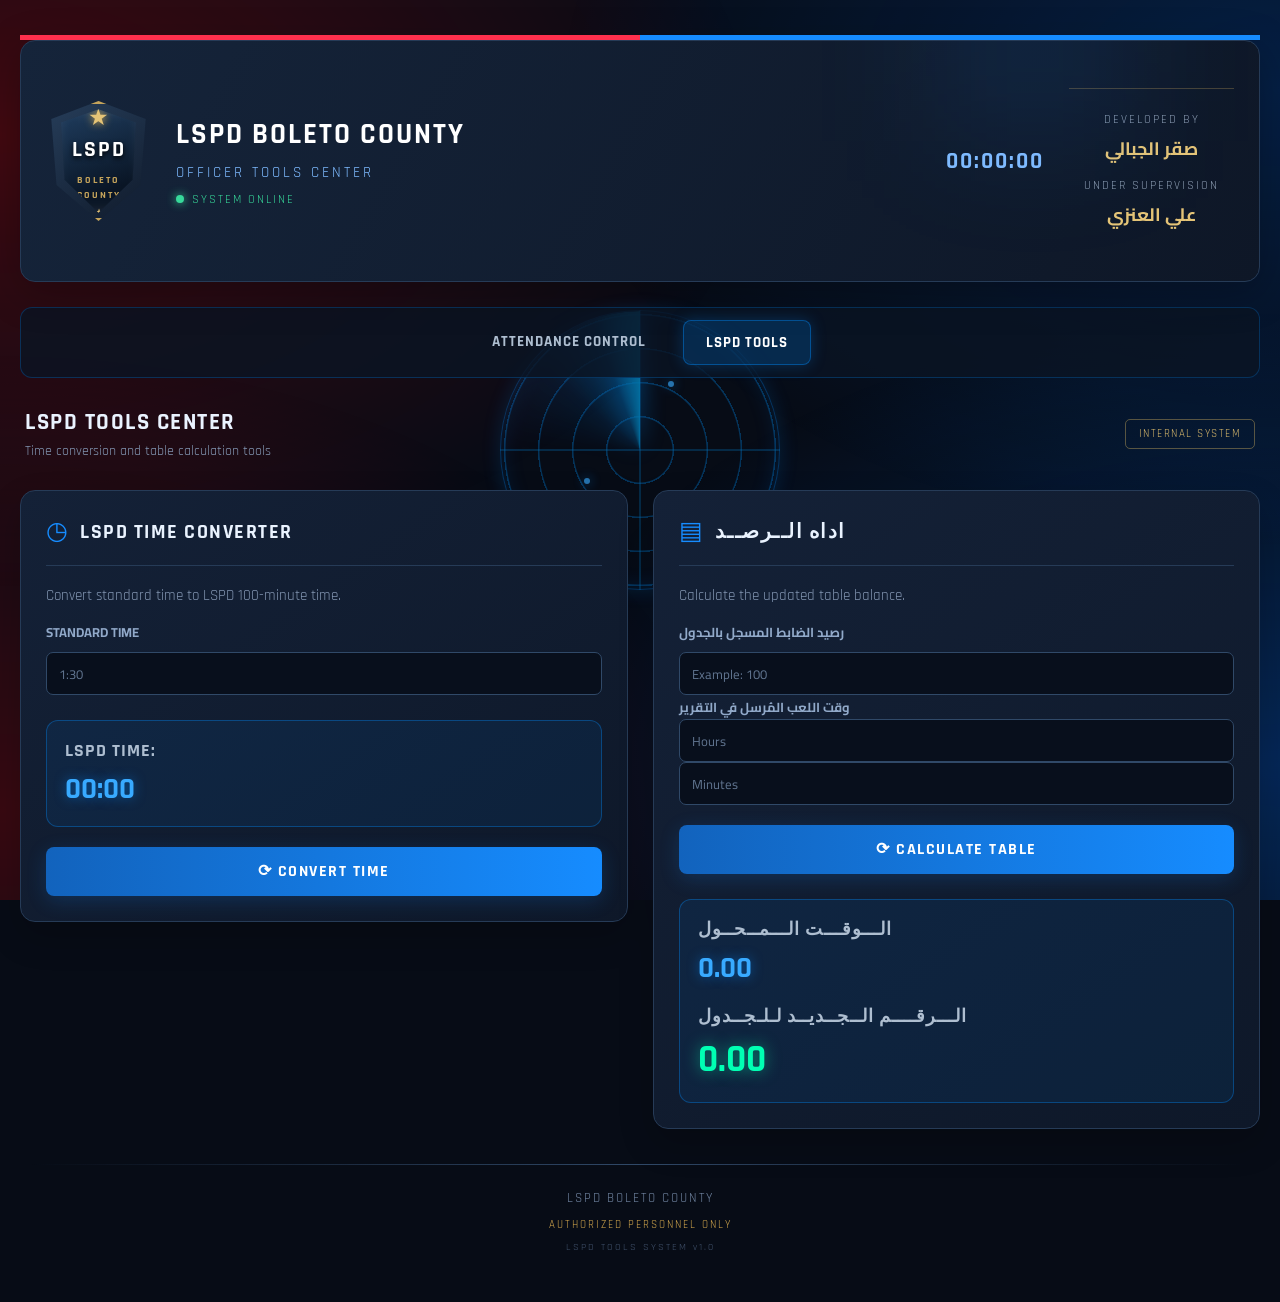
==== tools.html @ f31885af "Add files via upload" ====
<!DOCTYPE html>
<html lang="en" dir="ltr">
<head>
    <meta charset="UTF-8">
    <meta name="viewport" content="width=device-width, initial-scale=1.0">
    <title>LSPD | Tools Center</title>
    <link rel="stylesheet" href="style.css">
</head>
<body>

    <div class="lightbar">
        <div class="light red-light"></div>
        <div class="light blue-light"></div>
    </div>

    <div class="radar-effect">
        <div class="radar-circle">
            <div class="radar-sweep"></div>
            <div class="radar-dot dot-one"></div>
            <div class="radar-dot dot-two"></div>
            <div class="radar-dot dot-three"></div>
        </div>
    </div>

    <div class="container">

        <header class="header">

            <div class="badge-logo">
                <div class="badge-inner">
                    <span class="badge-star">★</span>
                    <strong>LSPD</strong>
                    <span class="badge-divider"></span>
                    <small>BOLETO</small>
                    <small>COUNTY</small>
                    <div class="badge-bottom">★ ★ ★</div>
                </div>
            </div>

            <div class="header-info">
                <h1>LSPD BOLETO COUNTY</h1>
                <p>OFFICER TOOLS CENTER</p>

                <div class="system-status">
                    <span class="online-dot"></span>
                    SYSTEM ONLINE
                </div>
            </div>

            <div class="clock" id="liveClock">00:00:00</div>

            <div class="developer-info">
                <p>DEVELOPED BY</p>
                <strong>صقر الجبالي</strong>
                <p>UNDER SUPERVISION</p>
                <strong>علي العنزي</strong>
            </div>

        </header>

        <nav class="page-navigation">
            <a href="index.html" class="nav-link">
                ATTENDANCE CONTROL
            </a>

            <a href="tools.html" class="nav-link active">
                LSPD TOOLS
            </a>
        </nav>

        <div class="welcome">
            <div>
                <h2>LSPD TOOLS CENTER</h2>
                <p>Time conversion and table calculation tools</p>
            </div>
            <div class="portal-tag">INTERNAL SYSTEM</div>
        </div>

        <main class="tools-dashboard">

            <!-- Time Converter -->
            <section class="panel time-converter-panel">

                <div class="panel-title">
                    <span class="title-icon">◷</span>
                    <h2>LSPD TIME CONVERTER</h2>
                </div>

                <p class="description">
                    Convert standard time to LSPD 100-minute time.
                </p>

                <div class="field">
                    <label>STANDARD TIME</label>
                    <input id="standardTime" type="text"
                        placeholder="1:30" dir="ltr">
                </div>

               <div class="table-result">
    <div class="result-row">
        <strong>LSPD TIME:</strong>
        <span id="lspdTime">00:00</span>
    </div>
</div>
                <button id="convertTimeBtn" class="primary-btn">
                    ⟳ CONVERT TIME
                </button>

            </section>

            <!-- Table Calculator -->
            <section class="panel table-calculator-panel">

                <div class="panel-title">
                    <span class="title-icon">▤</span>
                    <h2>اداه الــرصــد</h2>
                </div>

                <p class="description">
                    Calculate the updated table balance.
                </p>

                <div class="field">
                    <label>رصيد الضابط المسجل بالجدول</label>
                    <input id="currentTable" type="number"
                        step="any" placeholder="Example: 100">
                </div>

                <label>وقت اللعب المُرسل في التقرير</label>

                <div class="table-time-inputs">
                    <input id="playHours" type="number"
                        min="0" placeholder="Hours">

                    <input id="playMinutes" type="number"
                        min="0" max="59" placeholder="Minutes">
                </div>

                <button id="calculateTableBtn" class="primary-btn">
                    ⟳ CALCULATE TABLE
                </button>

                <div class="table-result">
                    <div class="result-row">
                        <strong>الـــوقـــت الـــمــحــول</strong>
                        <span id="convertedPlayTime">0.00</span>
                    </div>

                    <div class="result-row">
                        <strong>الـــرقــــم الــجــديــد لـلـجــدول</strong>
                        <span id="newTableNumber">0.00</span>
                    </div>
                </div>

            </section>

        </main>

        <footer>
            <div class="footer-line"></div>
            <p>LSPD BOLETO COUNTY</p>
            <span>AUTHORIZED PERSONNEL ONLY</span>
            <p class="footer-version">LSPD TOOLS SYSTEM v1.0</p>
        </footer>

    </div>

    <script src="tools.js"></script>
</body>
</html>
---- style.css ----
@import url('https://fonts.googleapis.com/css2?family=Rajdhani:wght@400;500;600;700&family=Cairo:wght@400;500;600;700&display=swap');

:root {
    --bg: #070c16;
    --panel: #111c2e;
    --blue: #168cff;
    --red: #ff304d;
    --text: #eaf3ff;
    --muted: #8295b1;
    --border: #263b57;
    --green: #37d99a;
}

* {
    margin: 0;
    padding: 0;
    box-sizing: border-box;
}

body {
    font-family: 'Rajdhani', sans-serif;
    background: var(--bg);
    color: var(--text);
    min-height: 100vh;
    padding: 35px 20px;
    overflow-x: hidden;
    position: relative;
isolation: isolate;
}

body::before {
    content: "";
    position: fixed;
    inset: 0;
    background:
        radial-gradient(ellipse at 10% 20%, #103d7130, transparent 40%),
        radial-gradient(ellipse at 90% 30%, #a3112a20, transparent 40%),
        linear-gradient(135deg, #080d18, #0c1423);
    z-index: 0;
}

body::after {
    content: "";
    position: fixed;
    inset: 0;
    background-image:
        linear-gradient(#ffffff05 1px, transparent 1px),
        linear-gradient(90deg, #ffffff05 1px, transparent 1px);
    background-size: 40px 40px;
    pointer-events: none;
    z-index: 0;
}

/* Emergency Lights */

.lightbar {
    position: fixed;
    top: 0;
    left: 0;
    width: 100%;
    height: 5px;
    display: flex;
    z-index: 100;
}

.light {
    width: 50%;
    height: 100%;
}

.red-light {
    background: var(--red);
    animation: redFlash 0.8s infinite alternate;
}

.blue-light {
    background: var(--blue);
    animation: blueFlash 0.8s infinite alternate;
}

@keyframes redFlash {
    0%, 100% {
        opacity: 1;
        box-shadow: 0 0 25px var(--red);
    }
    50% {
        opacity: 0.15;
        box-shadow: none;
    }
}

@keyframes blueFlash {
    0%, 100% {
        opacity: 0.15;
        box-shadow: none;
    }
    50% {
        opacity: 1;
        box-shadow: 0 0 25px var(--blue);
    }
}

/* Container */

.container {
    max-width: 1250px;
    margin: auto;
}

/* Header */

.header {
    display: flex;
    align-items: center;
    gap: 25px;
    padding: 25px;
    background: linear-gradient(120deg, #15243a, #0e1727);
    border: 1px solid var(--border);
    border-radius: 15px;
    margin-bottom: 25px;
    position: relative;
    overflow: hidden;
    box-shadow: 0 10px 40px #00000040;
}

.header::after {
    content: "";
    position: absolute;
    width: 200px;
    height: 200px;
    background: #168cff18;
    filter: blur(60px);
    right: 10%;
    top: -100px;
    pointer-events: none;
}


.badge-logo {
    width: 95px;
    height: 110px;
    position: relative;
    flex-shrink: 0;
    display: flex;
    justify-content: center;
    align-items: center;
    background: linear-gradient(145deg, #d8e0e9, #53677e 35%, #172b45 70%, #080f1c);
    clip-path: polygon(50% 0%, 94% 13%, 91% 68%, 50% 100%, 9% 68%, 6% 13%);
    filter: drop-shadow(0 5px 8px rgba(0,0,0,.6));
}

.badge-inner {
    width: 86%;
    height: 91%;
    clip-path: polygon(50% 0%, 94% 13%, 90% 68%, 50% 100%, 10% 68%, 6% 13%);
    background: linear-gradient(160deg, #203e60, #091525 75%);
    display: flex;
    flex-direction: column;
    align-items: center;
    justify-content: center;
    gap: 3px;
    box-shadow: inset 0 0 15px rgba(255,255,255,.15);
}

.badge-star {
    color: #f2cc73;
    font-size: 19px;
    text-shadow: 0 0 8px #e3b44d;
}

.badge-inner strong {
    color: #fff;
    font-size: 23px;
    letter-spacing: 2px;
    text-shadow: 0 2px 5px #000;
}

.badge-divider {
    width: 65%;
    height: 2px;
    background: linear-gradient(90deg, #e33d46, #fff, #398de5);
    margin: 2px 0;
}

.badge-inner small {
    color: #dce7f5;
    font-size: 9px;
    letter-spacing: 2px;
    font-weight: bold;
}

.badge-bottom {
    color: #e5c477;
    font-size: 9px;
    margin-top: 3px;
}


.badge-logo span {
    color: #f4ce73;
    font-size: 20px;
}

.badge-logo strong {
    font-size: 22px;
    letter-spacing: 2px;
}

.badge-logo small {
    font-size: 9px;
    letter-spacing: 1px;
}

.header-info {
    flex: 1;
    position: relative;
    z-index: 1;
}

.header-info h1 {
    font-size: clamp(18px, 3vw, 29px);
    letter-spacing: 2px;
    color: white;
}

.header-info p {
    color: #7ebaff;
    font-size: 15px;
    letter-spacing: 3px;
    margin-top: 5px;
}

.system-status {
    display: inline-flex;
    align-items: center;
    gap: 8px;
    margin-top: 12px;
    font-size: 12px;
    color: var(--green);
    letter-spacing: 2px;
}

.online-dot {
    width: 8px;
    height: 8px;
    background: var(--green);
    border-radius: 50%;
    box-shadow: 0 0 10px var(--green);
    animation: pulse 1.5s infinite;
}

@keyframes pulse {
    50% {
        opacity: 0.3;
        transform: scale(0.7);
    }
}

.clock {
    font-size: 23px;
    color: #7ebaff;
    font-weight: 700;
    letter-spacing: 2px;
    z-index: 1;
}

/* Welcome */

.welcome {
    display: flex;
    justify-content: space-between;
    align-items: center;
    margin-bottom: 25px;
    padding: 5px 5px;
}

.welcome h2 {
    font-size: 23px;
    letter-spacing: 1.5px;
}

.welcome p {
    color: var(--muted);
    font-size: 14px;
    margin-top: 5px;
}

.portal-tag {
    border: 1px solid #c5a65b70;
    color: #d9b96b;
    padding: 7px 13px;
    border-radius: 5px;
    font-size: 11px;
    letter-spacing: 1.5px;
}

/* Dashboard */

.dashboard {
    display: grid;
    grid-template-columns: 1fr 1.2fr;
    gap: 25px;
}

.panel {
    background: linear-gradient(145deg, #142137, #0e1829);
    border: 1px solid var(--border);
    border-radius: 15px;
    padding: 25px;
    box-shadow: 0 15px 35px #00000030;
    transition: 0.3s ease;
}

.panel:hover {
    border-color: #2878c8;
    box-shadow: 0 0 25px #168cff15;
}

.panel-title {
    display: flex;
    align-items: center;
    gap: 12px;
    border-bottom: 1px solid var(--border);
    padding-bottom: 17px;
    margin-bottom: 20px;
}

.panel-title h2 {
    font-size: 20px;
    letter-spacing: 1.5px;
}

.title-icon {
    color: var(--blue);
    font-size: 25px;
}

.description {
    color: var(--muted);
    margin-bottom: 15px;
    font-size: 15px;
}

/* Input Area */

textarea {
    width: 100%;
    height: 260px;
    resize: vertical;
    background: #080f1c;
    border: 1px solid #304968;
    border-radius: 10px;
    padding: 17px;
    color: white;
    font-family: 'Cairo', sans-serif;
    font-size: 14px;
    line-height: 1.8;
    outline: none;
    transition: 0.3s;
    margin-top: 8px;
}

textarea:focus,
input:focus {
    border-color: var(--blue);
    box-shadow: 0 0 15px #168cff20;
}

textarea::placeholder,
input::placeholder {
    color: #60748f;
}

.link-label {
    display: block;
    margin-top: 18px;
}

.link-input {
    margin-top: 8px;
}

/* Report Fields */

.report-fields {
    display: grid;
    grid-template-columns: 1fr 1fr;
    gap: 17px;
}

.field {
    display: flex;
    flex-direction: column;
    gap: 8px;
}

.full-width {
    grid-column: 1 / -1;
}

label {
    color: #91a9c9;
    font-family: 'Cairo', sans-serif;
    font-size: 13px;
    font-weight: 700;
}

input {
    width: 100%;
    height: 43px;
    background: #080f1c;
    border: 1px solid #304968;
    border-radius: 7px;
    padding: 0 12px;
    color: white;
    font-family: 'Cairo', sans-serif;
    font-size: 13px;
    outline: none;
    transition: 0.3s;
}

input::placeholder {
    font-family: 'Cairo', sans-serif;
}

/* Buttons */

button {
    width: 100%;
    padding: 14px;
    border: none;
    border-radius: 8px;
    color: white;
    font-family: 'Rajdhani', sans-serif;
    font-size: 16px;
    font-weight: 700;
    letter-spacing: 1.5px;
    cursor: pointer;
    transition: 0.3s;
}

.primary-btn {
    margin-top: 20px;
    background: linear-gradient(90deg, #1263bd, #168cff);
    box-shadow: 0 5px 20px #168cff30;
}

.primary-btn:hover {
    transform: translateY(-2px);
    box-shadow: 0 5px 25px #168cff70;
}

.copy-btn {
    background: linear-gradient(90deg, #087a67, #0ba889);
}

.copy-btn:hover {
    transform: translateY(-2px);
    box-shadow: 0 5px 20px #0ba88950;
}

.clear-btn {
    background: #27364c;
    border: 1px solid #40536e;
}

.clear-btn:hover {
    background: #354967;
}

.report-actions {
    display: grid;
    grid-template-columns: 1fr 0.55fr;
    gap: 12px;
    margin-top: 20px;
}

/* Status */

.message-status {
    display: flex;
    justify-content: center;
    align-items: center;
    gap: 9px;
    margin-top: 17px;
    padding: 12px;
    border-radius: 7px;
    background: #080f1c;
    color: #8295b1;
    border: 1px solid #263b57;
    font-size: 12px;
    text-align: center;
    letter-spacing: 1.5px;
}

.status-dot {
    width: 7px;
    height: 7px;
    border-radius: 50%;
    background: #8295b1;
}

.message-status.success {
    color: var(--green);
    border-color: #37d99a55;
}

.message-status.success .status-dot {
    background: var(--green);
    box-shadow: 0 0 8px var(--green);
}

.message-status.error {
    color: #ff7185;
    border-color: #ff304d55;
}

.message-status.error .status-dot {
    background: var(--red);
}

/* Footer */

footer {
    text-align: center;
    padding: 35px 10px 10px;
    color: #7286a3;
    font-size: 13px;
    letter-spacing: 2px;
    line-height: 2;
}

.footer-line {
    height: 1px;
    background: linear-gradient(90deg, transparent, #304968, transparent);
    margin-bottom: 20px;
}

footer span {
    color: #d5a84d;
    font-size: 11px;
}

.footer-version {
    color: #42536d;
    font-size: 10px;
}

/* Responsive */

@media (max-width: 850px) {
    .dashboard {
        grid-template-columns: 1fr;
    }

    .header {
        flex-wrap: wrap;
    }

    .clock {
        width: 100%;
        text-align: center;
    }
}

@media (max-width: 480px) {
    body {
        padding: 25px 12px;
    }

    .report-fields {
        grid-template-columns: 1fr;
    }

    .full-width {
        grid-column: auto;
    }

    .header-info h1 {
        font-size: 17px;
    }

    .panel {
        padding: 17px;
    }

    .welcome {
        align-items: flex-start;
        gap: 12px;
        flex-direction: column;
    }

    .report-actions {
        grid-template-columns: 1fr;
    }
}

/* Updated Police Identity */

.badge-logo {
    width: 105px;
    height: 120px;
    background: linear-gradient(145deg, #263d59, #101b2c);
    border: 3px solid #c5a45b;
    clip-path: polygon(50% 0%, 95% 15%, 90% 70%, 50% 100%, 10% 70%, 5% 15%);
    display: flex;
    flex-direction: column;
    align-items: center;
    justify-content: center;
    gap: 5px;
    box-shadow: 0 0 20px rgba(197,164,91,0.2);
}

.badge-logo span {
    color: #e5c477;
    font-size: 23px;
}

.badge-logo strong {
    color: white;
    font-size: 22px;
    letter-spacing: 2px;
}

.badge-logo small {
    color: #c5a45b;
    font-size: 10px;
    letter-spacing: 2px;
}

.header-info h1 {
    letter-spacing: 2px;
}


.developer-info {
    margin: 22px auto 10px;
    padding: 15px;
    border-top: 1px solid rgba(197,164,91,0.3);
    display: flex;
    flex-direction: column;
    align-items: center;
    gap: 5px;
}

.developer-info p {
    color: #8b9bb0;
    font-size: 12px;
    letter-spacing: 2px;
    margin: 8px 0 0;
}

.developer-info strong {
    color: #e5c477;
    font-family: 'Cairo', sans-serif;
    font-size: 18px;
    display: block;
}
/* Header spacing adjustment */

.header-info {
    display: flex;
    flex-direction: column;
    gap: 5px;
}

.header-info h1,
.header-info p {
    margin-bottom: 0;
}

.header-info .developer-info {
    margin: 8px 0;
    padding: 0;
    border: none;
    gap: 3px;
}

.header-info .developer-info p {
    margin: 3px 0 0;
}

.header-info .system-status {
    margin-top: 5px;
}
/* LSPD Emergency Siren Effects */

.lightbar {
    animation: sirenGlow 1.2s infinite alternate;
    position: relative;
    overflow: hidden;
}

.red-light {
    animation: redSiren 0.7s infinite alternate;
}

.blue-light {
    animation: blueSiren 0.7s infinite alternate;
}

@keyframes redSiren {
    0%, 100% {
        opacity: 0.25;
        box-shadow: 0 0 5px #ff0000;
    }
    50% {
        opacity: 1;
        box-shadow: 0 0 35px #ff0000, 0 0 65px #ff0000;
    }
}

@keyframes blueSiren {
    0%, 100% {
        opacity: 1;
        box-shadow: 0 0 35px #008cff, 0 0 65px #008cff;
    }
    50% {
        opacity: 0.25;
        box-shadow: 0 0 5px #008cff;
    }
}

@keyframes sirenGlow {
    0% {
        box-shadow: 0 0 15px rgba(255,0,0,.5);
    }
    100% {
        box-shadow: 0 0 15px rgba(0,120,255,.5);
    }
}

/* Emergency screen glow */

.container {
    animation: emergencyGlow 3s infinite alternate;
}

@keyframes emergencyGlow {
    0% {
        filter: drop-shadow(0 0 2px rgba(255,0,0,.08));
    }
    100% {
        filter: drop-shadow(0 0 5px rgba(0,120,255,.12));
    }
}

/* LSPD Animated Radar */

.radar-effect {
    position: fixed;
    width: 280px;
    height: 280px;
    top: 50%;
    right: 500px;
    transform: translateY(-50%);
    z-index: -1;
    opacity: 0.65;
    pointer-events: none;
}

.radar-circle {
    width: 100%;
    height: 100%;
    position: relative;
    border: 1px solid rgba(0, 140, 255, 0.5);
    border-radius: 50%;
   background:
    linear-gradient(90deg, transparent 49.5%, rgba(0,160,255,.5) 50%, transparent 50.5%),
    linear-gradient(transparent 49.5%, rgba(0,160,255,.5) 50%, transparent 50.5%),
    repeating-radial-gradient(
        circle,
        transparent 0 32px,
        rgba(0,150,255,.45) 33px 34px
    );

box-shadow:
    0 0 20px rgba(0,140,255,.25),
    inset 0 0 25px rgba(0,140,255,.2);
    overflow: hidden;
}

.radar-sweep {
    position: absolute;
    inset: 0;
    border-radius: 50%;
    background: conic-gradient(
    from 0deg,
    transparent 0deg,
    transparent 270deg,
    rgba(0,140,255,.08) 310deg,
    rgba(0,160,255,.25) 340deg,
    rgba(0,180,255,.85) 360deg
);
filter: drop-shadow(0 0 12px #008cff);
    animation: radarRotate 4s linear infinite;
}

.radar-dot {
    position: absolute;
    width: 6px;
    height: 6px;
    border-radius: 50%;
    background: #38aaff;
    box-shadow: 0 0 12px #008cff;
    animation: radarPulse 2s infinite alternate;
}

.dot-one { top: 25%; left: 60%; }
.dot-two { top: 60%; left: 30%; animation-delay: .6s; }
.dot-three { top: 72%; left: 70%; animation-delay: 1s; }

@keyframes radarRotate {
    to { transform: rotate(360deg); }
}

@keyframes radarPulse {
    from { opacity: .2; }
    to { opacity: 1; }
}

/* EXTREME LSPD EMERGENCY NEON */


/* LSPD FULL SCREEN EMERGENCY BACKGROUND */

body {
    position: relative;
    isolation: isolate;
    overflow-x: hidden;
}

body::before {
    content: "";
    position: fixed;
    inset: 0;
    z-index: 0;
    pointer-events: none;

    background:
        radial-gradient(ellipse at 0% 15%,
            rgba(255, 0, 0, .24), transparent 42%),
        radial-gradient(ellipse at 100% 85%,
            rgba(0, 110, 255, .28), transparent 42%);

    animation: backgroundSiren 4s ease-in-out infinite alternate;
}

body::after {
    content: "";
    position: fixed;
    inset: 0;
    z-index: 0;
    pointer-events: none;

    background:
        radial-gradient(ellipse at 100% 10%,
            rgba(0, 110, 255, .20), transparent 40%),
        radial-gradient(ellipse at 0% 90%,
            rgba(255, 0, 0, .20), transparent 40%);

    animation: backgroundSirenReverse 4s ease-in-out infinite alternate;
}

@keyframes backgroundSiren {
    0%, 100% {
        opacity: .25;
    }
    50% {
        opacity: 1;
    }
}

@keyframes backgroundSirenReverse {
    0%, 100% {
        opacity: 1;
    }
    50% {
        opacity: .25;
    }
}
.container {
    position: relative;
    z-index: 1;
}




/* LSPD Tools Layout */
.tools-dashboard {
    display: grid;
    grid-template-columns: repeat(2, minmax(0, 1fr));
    gap: 25px;
    width: 100%;
    align-items: start;
}

.tools-dashboard .panel {
    width: 100%;
    min-width: 0;
}

/* Mobile Layout */
@media (max-width: 768px) {
    .tools-dashboard {
        grid-template-columns: 1fr;
    }
}/* Table Calculator Results */
.table-result {
    margin-top: 25px;
    padding: 18px;
    background: rgba(0, 140, 255, 0.08);
    border: 1px solid rgba(0, 140, 255, 0.35);
    border-radius: 12px;
    display: flex;
    flex-direction: column;
    gap: 18px;
}

.result-row {
    display: flex;
    flex-direction: column;
    gap: 8px;
}

.result-row strong {
    font-size: 18px;
    color: #aebed0;
    letter-spacing: 1px;
}

.result-row span {
    font-size: 30px;
    font-weight: 700;
    color: #38aaff;
    text-shadow: 0 0 12px rgba(0, 140, 255, 0.5);
    direction: ltr;
}

#newTableNumber {
    font-size: 38px;
    color: #00ffb3;
    text-shadow: 0 0 15px rgba(0, 255, 179, 0.5);
}/* LSPD Page Navigation */
.page-navigation {
    display: flex;
    justify-content: center;
    gap: 15px;
    margin: 25px 0;
    padding: 12px;
    background: rgba(10, 20, 35, 0.8);
    border: 1px solid rgba(0, 140, 255, 0.25);
    border-radius: 12px;
}

.nav-link {
    text-decoration: none;
    color: #aebed0;
    font-family: inherit;
    font-weight: 700;
    font-size: 15px;
    letter-spacing: 1px;
    padding: 12px 22px;
    border-radius: 8px;
    transition: 0.3s ease;
}

.nav-link:hover,
.nav-link.active {
    color: #ffffff;
    background: rgba(0, 140, 255, 0.2);
    box-shadow: 0 0 15px rgba(0, 140, 255, 0.25);
    border: 1px solid rgba(0, 140, 255, 0.4);
}

@media (max-width: 600px) {
    .page-navigation {
        flex-direction: column;
    }

    .nav-link {
        text-align: center;
    }
}
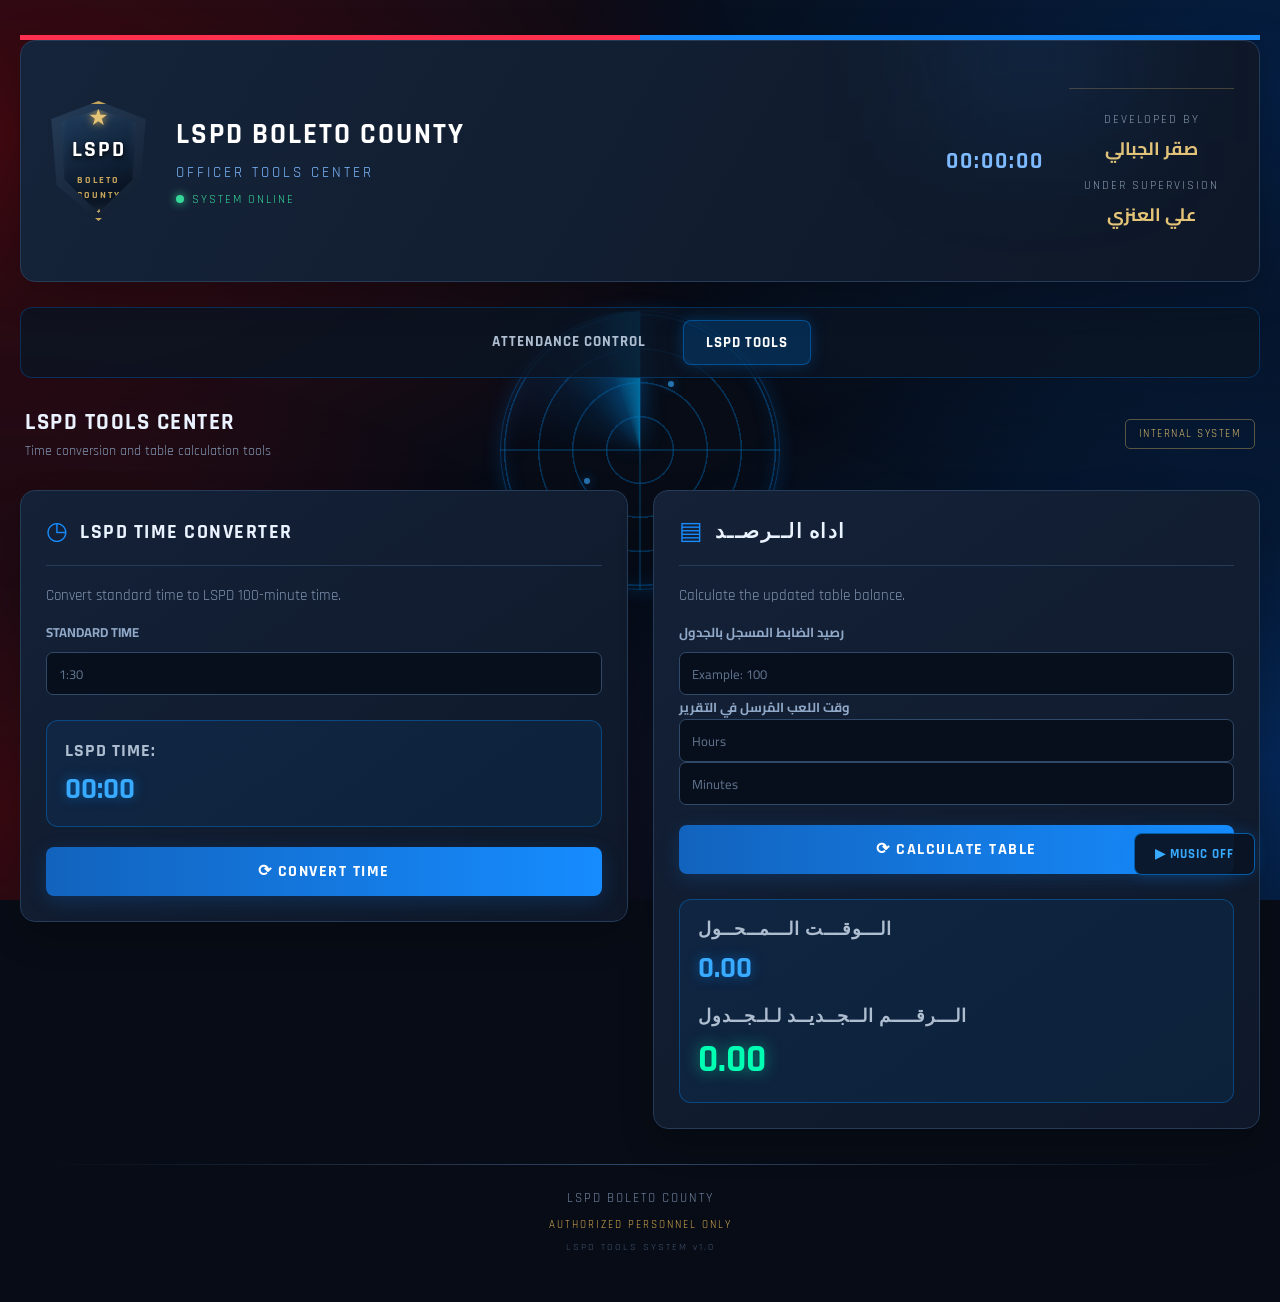
==== commit 6ef0ec69: "Add files via upload" ====
--- a/tools.html
+++ b/tools.html
@@ -24,7 +24,13 @@
     </div>
 
     <div class="container">
+<audio id="backgroundMusic" loop>
+    <source src="police-theme.mp3" type="audio/mpeg">
+</audio>
 
+<div class="music-control">
+    <button id="musicToggle">▶ MUSIC OFF</button>
+</div>
         <header class="header">
 
             <div class="badge-logo">
--- a/style.css
+++ b/style.css
@@ -983,4 +983,30 @@
     .nav-link {
         text-align: center;
     }
+}/* LSPD Music Control */
+.music-control {
+    position: fixed;
+    bottom: 25px;
+    right: 25px;
+    z-index: 999;
+}
+
+#musicToggle {
+    background: rgba(10, 20, 35, 0.95);
+    color: #38aaff;
+    border: 1px solid rgba(0, 140, 255, 0.6);
+    padding: 12px 20px;
+    border-radius: 8px;
+    font-size: 13px;
+    font-weight: 700;
+    letter-spacing: 1px;
+    cursor: pointer;
+    box-shadow: 0 0 15px rgba(0, 140, 255, 0.2);
+    transition: 0.3s ease;
+}
+
+#musicToggle:hover {
+    background: rgba(0, 100, 180, 0.2);
+    box-shadow: 0 0 20px rgba(0, 140, 255, 0.5);
+    color: #ffffff;
 }
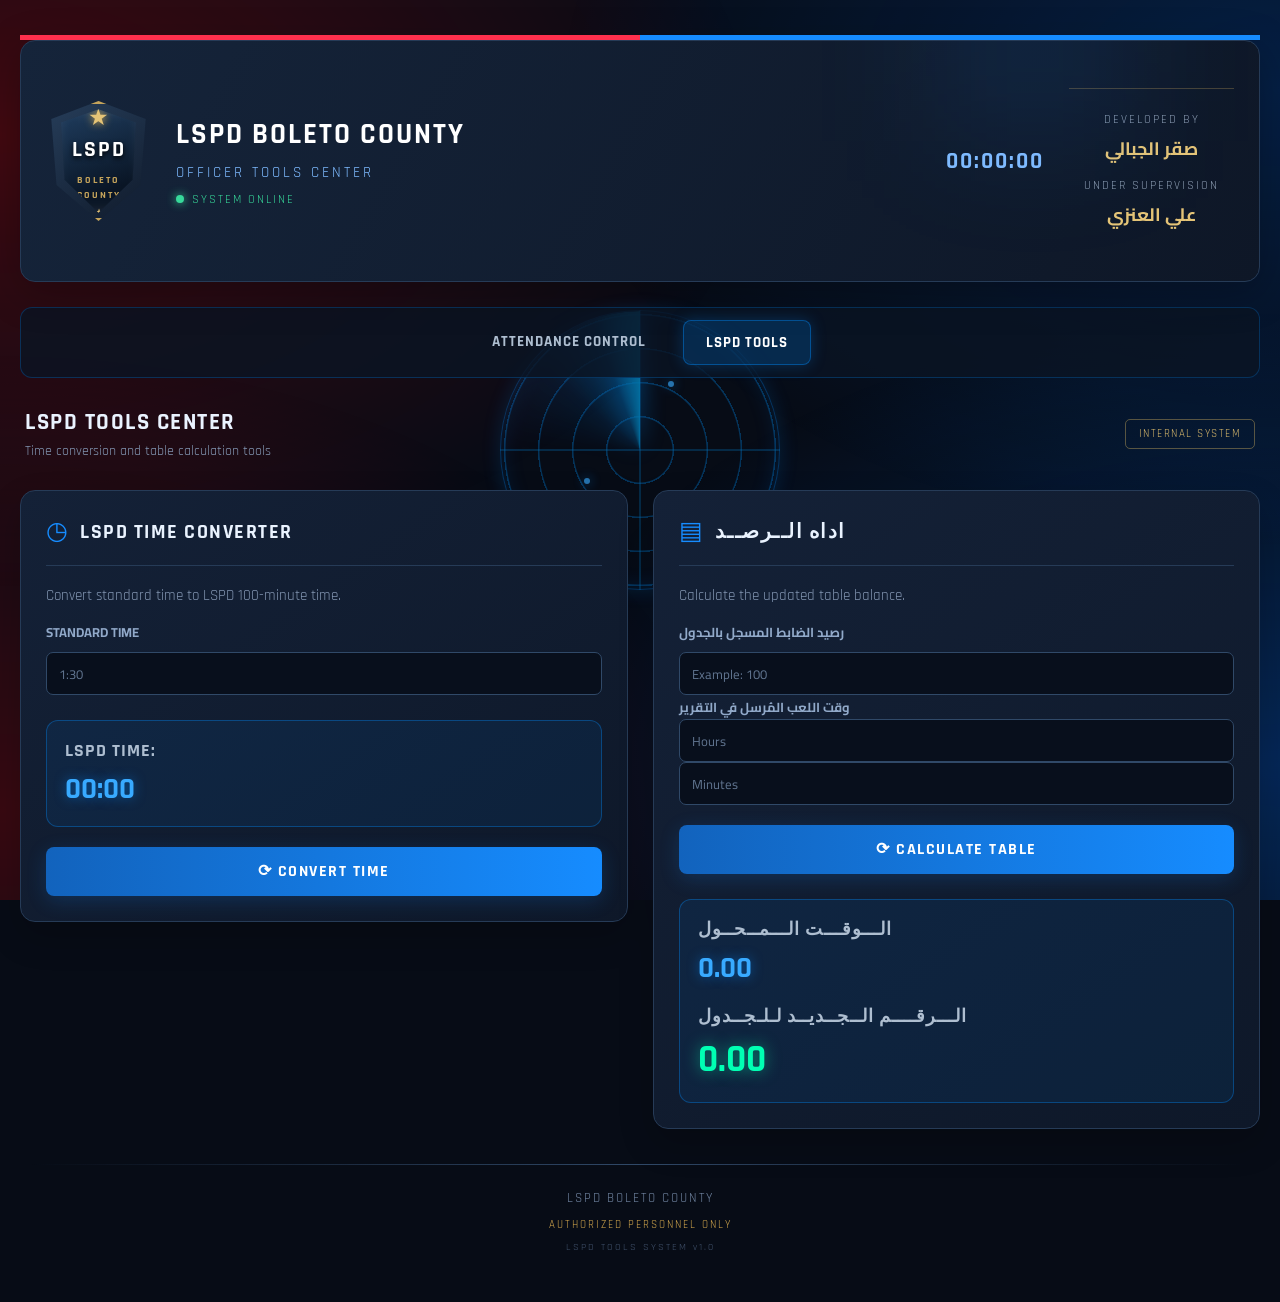
==== commit ae95eafd: "Add files via upload" ====
--- a/tools.html
+++ b/tools.html
@@ -24,13 +24,7 @@
     </div>
 
     <div class="container">
-<audio id="backgroundMusic" loop>
-    <source src="police-theme.mp3" type="audio/mpeg">
-</audio>
 
-<div class="music-control">
-    <button id="musicToggle">▶ MUSIC OFF</button>
-</div>
         <header class="header">
 
             <div class="badge-logo">
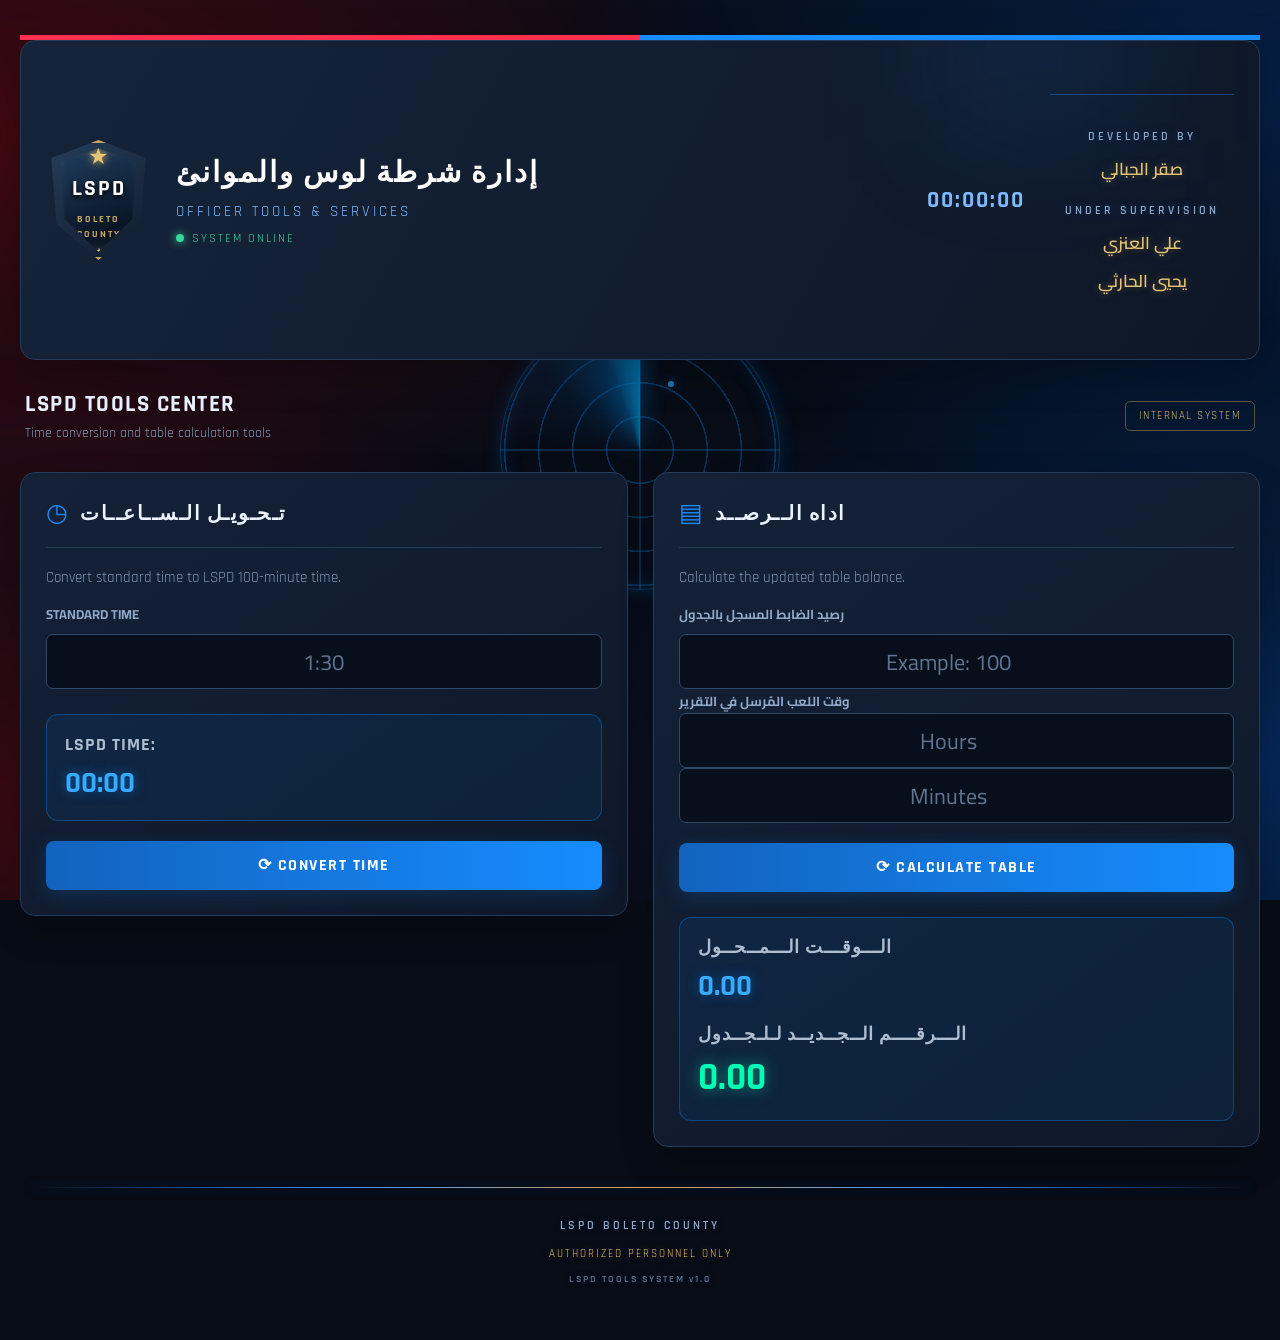
==== commit b04e4479: "Add files via upload" ====
--- a/tools.html
+++ b/tools.html
@@ -4,7 +4,7 @@
 <head>
     <meta charset="UTF-8">
     <meta name="viewport" content="width=device-width, initial-scale=1.0">
-    <title>LSPD | Tools Center</title>
+<title>LSPD | Officer Tools</title>
     <link rel="stylesheet" href="style.css">
 </head>
 <body>
@@ -39,8 +39,8 @@
             </div>
 
             <div class="header-info">
-                <h1>LSPD BOLETO COUNTY</h1>
-                <p>OFFICER TOOLS CENTER</p>
+                <h1>إدارة شرطة لوس والموانئ</h1>
+                <p>OFFICER TOOLS & SERVICES</p>
 
                 <div class="system-status">
                     <span class="online-dot"></span>
@@ -55,19 +55,12 @@
                 <strong>صقر الجبالي</strong>
                 <p>UNDER SUPERVISION</p>
                 <strong>علي العنزي</strong>
+                <strong>يحيي الحارثي </strong>
             </div>
 
         </header>
 
-        <nav class="page-navigation">
-            <a href="index.html" class="nav-link">
-                ATTENDANCE CONTROL
-            </a>
-
-            <a href="tools.html" class="nav-link active">
-                LSPD TOOLS
-            </a>
-        </nav>
+        
 
         <div class="welcome">
             <div>
@@ -84,7 +77,7 @@
 
                 <div class="panel-title">
                     <span class="title-icon">◷</span>
-                    <h2>LSPD TIME CONVERTER</h2>
+                    <h2>تـحـويـل الـســاعــات</h2>
                 </div>
 
                 <p class="description">
@@ -167,5 +160,37 @@
     </div>
 
     <script src="tools.js"></script>
-</body>
-</html>
+ 
+
+<script>
+const music = document.getElementById("backgroundMusic");
+
+music.volume = 0.35;
+
+const savedPosition = sessionStorage.getItem("musicPosition");
+
+music.addEventListener("loadedmetadata", async function() {
+
+    if (savedPosition !== null) {
+        music.currentTime = Number(savedPosition);
+        sessionStorage.removeItem("musicPosition");
+    }
+
+    try {
+        await music.play();
+    } catch (error) {
+        const playButton = document.createElement("button");
+
+        playButton.textContent = "▶ تشغيل الموسيقى";
+        playButton.className = "music-play-button";
+
+        playButton.onclick = function() {
+            music.play();
+            playButton.remove();
+        };
+
+        document.body.appendChild(playButton);
+    }
+
+}, { once: true });
+</script>
--- a/style.css
+++ b/style.css
@@ -521,30 +521,85 @@
 }
 
 /* Footer */
+/* PREMIUM LSPD FOOTER */
 
 footer {
     text-align: center;
-    padding: 35px 10px 10px;
-    color: #7286a3;
+    padding: 40px 10px 15px;
+    color: #a9bad0;
     font-size: 13px;
     letter-spacing: 2px;
-    line-height: 2;
+    line-height: 2.2;
+
+    animation: footerReveal 1.2s ease-out both;
 }
 
 .footer-line {
     height: 1px;
-    background: linear-gradient(90deg, transparent, #304968, transparent);
-    margin-bottom: 20px;
+    background: linear-gradient(
+        90deg,
+        transparent,
+        #438cff,
+        #d5a84d,
+        #438cff,
+        transparent
+    );
+
+    margin-bottom: 25px;
+    box-shadow: 0 0 12px rgba(0,120,255,.35);
+}
+
+footer p {
+    color: #8da8c9;
+    font-family: 'Rajdhani', sans-serif;
+    font-size: 12px;
+    font-weight: 600;
+    letter-spacing: 3px;
+    text-shadow: 0 0 10px rgba(0,120,255,.2);
+}
+
+footer strong {
+    display: inline-block;
+    color: #eaf2ff;
+    font-family: 'Cairo', sans-serif;
+    font-size: 15px;
+    font-weight: 600;
+
+    text-shadow:
+        0 0 10px rgba(0,120,255,.3);
+
+    transition: .3s ease;
+}
+
+footer strong:hover {
+    color: #80bdff;
+    text-shadow: 0 0 15px rgba(0,140,255,.8);
 }
 
 footer span {
-    color: #d5a84d;
+    color: #e5bd68;
     font-size: 11px;
+    text-shadow: 0 0 10px rgba(213,168,77,.35);
 }
 
 .footer-version {
-    color: #42536d;
+    color: #60748f;
     font-size: 10px;
+    letter-spacing: 2px;
+}
+
+@keyframes footerReveal {
+    from {
+        opacity: 0;
+        transform: translateY(18px);
+        filter: blur(5px);
+    }
+
+    to {
+        opacity: 1;
+        transform: translateY(0);
+        filter: blur(0);
+    }
 }
 
 /* Responsive */
@@ -633,29 +688,70 @@
     letter-spacing: 2px;
 }
 
+/* PREMIUM DEVELOPER CREDITS */
 
 .developer-info {
-    margin: 22px auto 10px;
-    padding: 15px;
-    border-top: 1px solid rgba(197,164,91,0.3);
+    margin: 28px auto 15px;
+    padding: 22px 15px;
+
+    border-top: 1px solid rgba(67,140,255,.35);
+
     display: flex;
     flex-direction: column;
     align-items: center;
-    gap: 5px;
+    gap: 6px;
+
+    animation: developerReveal 1.2s ease-out both;
 }
 
 .developer-info p {
-    color: #8b9bb0;
+    color: #8da8c9;
+    font-family: 'Rajdhani', sans-serif;
     font-size: 12px;
-    letter-spacing: 2px;
-    margin: 8px 0 0;
+    font-weight: 600;
+    letter-spacing: 3px;
+
+    margin: 12px 0 3px;
+
+    text-shadow: 0 0 10px rgba(0,120,255,.25);
 }
 
 .developer-info strong {
     color: #e5c477;
     font-family: 'Cairo', sans-serif;
-    font-size: 18px;
+    font-size: 17px;
+    font-weight: 600;
     display: block;
+
+    text-shadow:
+        0 0 8px rgba(213,168,77,.35),
+        0 0 18px rgba(213,168,77,.15);
+
+    transition: .3s ease;
+}
+
+.developer-info strong:hover {
+    color: #ffe3a0;
+    text-shadow: 0 0 18px rgba(255,200,90,.8);
+}
+
+.developer-info strong:hover {
+    color: #80bdff;
+    text-shadow: 0 0 18px rgba(0,140,255,.8);
+}
+
+@keyframes developerReveal {
+    from {
+        opacity: 0;
+        transform: translateY(18px);
+        filter: blur(5px);
+    }
+
+    to {
+        opacity: 1;
+        transform: translateY(0);
+        filter: blur(0);
+    }
 }
 /* Header spacing adjustment */
 
@@ -1009,4 +1105,29 @@
     background: rgba(0, 100, 180, 0.2);
     box-shadow: 0 0 20px rgba(0, 140, 255, 0.5);
     color: #ffffff;
+}/* BIGGER TIME INPUT */
+#standardTime {
+    width: 100%;
+    height: 55px;
+    font-size: 22px;
+    padding: 12px 18px;
+    box-sizing: border-box;
+    text-align: center;
+}/* BIGGER TABLE CALCULATOR INPUTS */
+#currentTable,
+#playHours,
+#playMinutes {
+    height: 55px;
+    font-size: 22px;
+    padding: 12px 18px;
+    box-sizing: border-box;
+    text-align: center;
+}
+
+#currentTable {
+    width: 100%;
+}
+
+.table-time-inputs input {
+    min-height: 55px;
 }
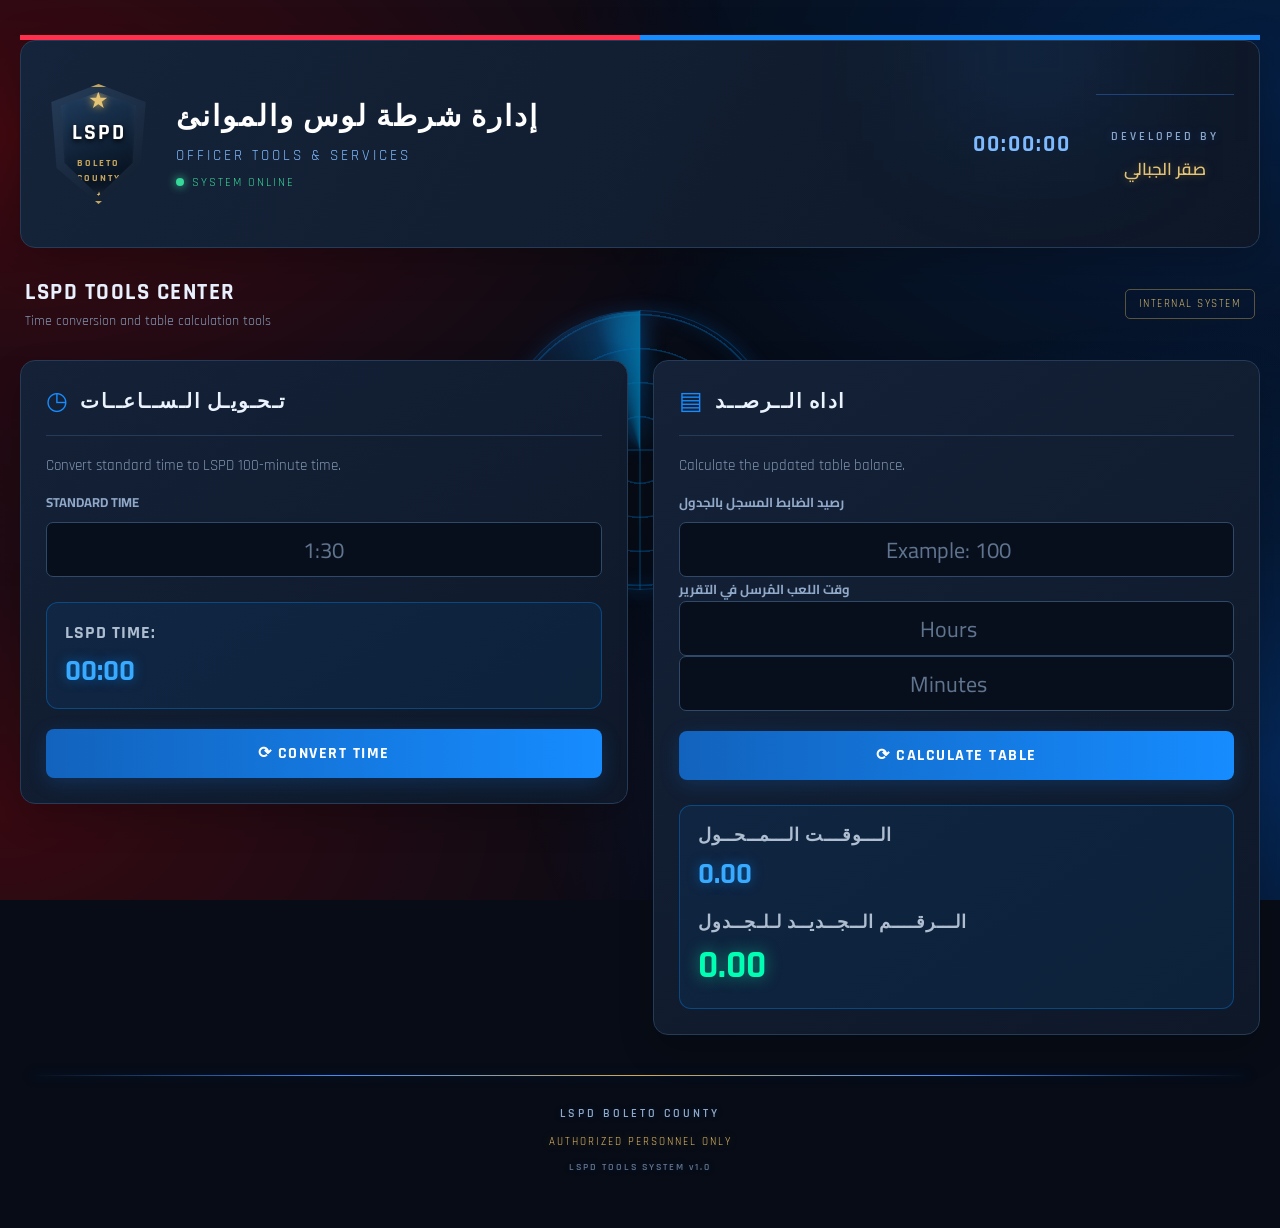
==== commit aa93d6e9: "Add files via upload" ====
--- a/tools.html
+++ b/tools.html
@@ -53,9 +53,7 @@
             <div class="developer-info">
                 <p>DEVELOPED BY</p>
                 <strong>صقر الجبالي</strong>
-                <p>UNDER SUPERVISION</p>
-                <strong>علي العنزي</strong>
-                <strong>يحيي الحارثي </strong>
+               
             </div>
 
         </header>
